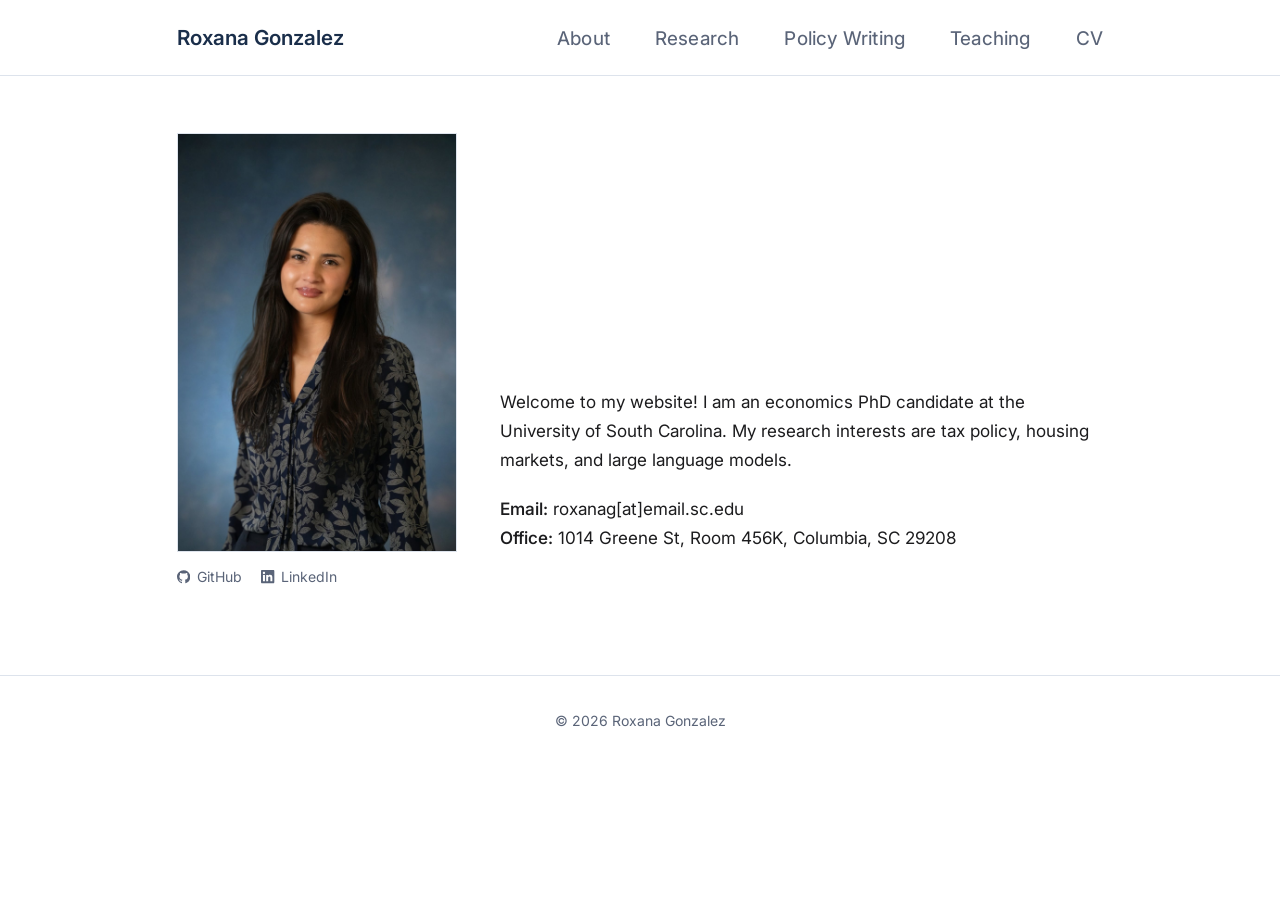
==== index.html @ 86a917df "Add full name for search and align home text with photo bottom Co-Authored-By: Claude Opus 5.5 (1M c" ====
<!DOCTYPE html>
<html lang="en">
<head>
  <meta charset="UTF-8" />
  <meta name="viewport" content="width=device-width, initial-scale=1.0" />
  <title>Roxana Gonzalez — Economics PhD Candidate</title>
  <meta name="description" content="Roxana Gonzalez (Gonzalez-Cortes) is a PhD candidate in Economics at the University of South Carolina. Research interests: urban economics, tax policy, real estate, and large language models." />
  <link rel="canonical" href="https://roxana-gonzalez.github.io/" />
  <meta property="og:type" content="website" />
  <meta property="og:title" content="Roxana Gonzalez — Economics PhD Candidate" />
  <meta property="og:description" content="PhD candidate in Economics at the University of South Carolina. Research: tax policy, housing markets, and large language models." />
  <meta property="og:url" content="https://roxana-gonzalez.github.io/" />
  <meta property="og:image" content="https://roxana-gonzalez.github.io/files/headshot.jpg" />
  <meta name="twitter:card" content="summary" />
  <link rel="preconnect" href="https://fonts.googleapis.com" />
  <link rel="preconnect" href="https://fonts.gstatic.com" crossorigin />
  <link href="https://fonts.googleapis.com/css2?family=Inter:wght@400;450;500;550;600;650;700&display=swap" rel="stylesheet" />
  <link rel="stylesheet" href="css/style.css" />
  <script type="application/ld+json">
  {
    "@context": "https://schema.org",
    "@type": "Person",
    "name": "Roxana Gonzalez",
    "alternateName": "Roxana Gonzalez-Cortes",
    "url": "https://roxana-gonzalez.github.io/",
    "image": "https://roxana-gonzalez.github.io/files/headshot.jpg",
    "jobTitle": "PhD Candidate in Economics",
    "affiliation": {
      "@type": "CollegeOrUniversity",
      "name": "University of South Carolina"
    },
    "knowsAbout": ["Tax Policy", "Housing Markets", "Urban Economics", "Large Language Models"],
    "sameAs": ["https://github.com/roxana-gonzalez", "https://www.linkedin.com/in/roxana-gonzalezcortes/"]
  }
  </script>
</head>
<body>

<nav>
  <div class="nav-inner">
    <div class="site-name"><a href="index.html">Roxana Gonzalez</a></div>
    <ul class="nav-links">
      <li><a href="about.html">About</a></li>
      <li><a href="research.html">Research</a></li>
      <li><a href="policy.html">Policy Writing</a></li>
      <li><a href="teaching.html">Teaching</a></li>
      <li><a href="files/cv.pdf">CV</a></li>
    </ul>
  </div>
</nav>

<div class="site-wrapper">

  <h1 class="visually-hidden">Roxana Gonzalez (Roxana Gonzalez-Cortes)</h1>

  <div class="profile">
    <div class="profile-photo">
      <img src="files/headshot.jpg" alt="Roxana Gonzalez" />
      <div class="profile-links">
        <a href="https://github.com/roxana-gonzalez"><svg viewBox="0 0 24 24" aria-hidden="true"><path d="M12 .297c-6.63 0-12 5.373-12 12 0 5.303 3.438 9.8 8.205 11.385.6.113.82-.258.82-.577 0-.285-.01-1.04-.015-2.04-3.338.724-4.042-1.61-4.042-1.61C4.422 18.07 3.633 17.7 3.633 17.7c-1.087-.744.084-.729.084-.729 1.205.084 1.838 1.236 1.838 1.236 1.07 1.835 2.809 1.305 3.495.998.108-.776.417-1.305.76-1.605-2.665-.3-5.466-1.332-5.466-5.93 0-1.31.465-2.38 1.235-3.22-.135-.303-.54-1.523.105-3.176 0 0 1.005-.322 3.3 1.23.96-.267 1.98-.399 3-.405 1.02.006 2.04.138 3 .405 2.28-1.552 3.285-1.23 3.285-1.23.645 1.653.24 2.873.12 3.176.765.84 1.23 1.91 1.23 3.22 0 4.61-2.805 5.625-5.475 5.92.42.36.81 1.096.81 2.22 0 1.606-.015 2.896-.015 3.286 0 .315.21.69.825.57C20.565 22.092 24 17.592 24 12.297c0-6.627-5.373-12-12-12"/></svg>GitHub</a>
        <a href="https://www.linkedin.com/in/roxana-gonzalezcortes/"><svg viewBox="0 0 24 24" aria-hidden="true"><path d="M20.447 20.452h-3.554v-5.569c0-1.328-.027-3.037-1.852-3.037-1.853 0-2.136 1.445-2.136 2.939v5.667H9.351V9h3.414v1.561h.046c.477-.9 1.637-1.85 3.37-1.85 3.601 0 4.267 2.37 4.267 5.455v6.286zM5.337 7.433c-1.144 0-2.063-.926-2.063-2.065 0-1.138.92-2.063 2.063-2.063 1.14 0 2.064.925 2.064 2.063 0 1.139-.925 2.065-2.064 2.065zm1.782 13.019H3.555V9h3.564v11.452zM22.225 0H1.771C.792 0 0 .774 0 1.729v20.542C0 23.227.792 24 1.771 24h20.451C23.2 24 24 23.227 24 22.271V1.729C24 .774 23.2 0 22.225 0z"/></svg>LinkedIn</a>
      </div>
    </div>
    <div class="profile-info">
      <p>
        Welcome to my website! I am an economics PhD candidate at the University of South Carolina. My research interests are tax policy, housing markets, and large language models.
      </p>
      <p class="contact-line">
        <strong>Email:</strong> roxanag[at]email.sc.edu<br />
        <strong>Office:</strong> 1014 Greene St, Room 456K, Columbia, SC 29208
      </p>
    </div>
  </div>

</div>

<footer>
  <div class="site-wrapper">
    &copy; <span id="yr"></span> Roxana Gonzalez
  </div>
</footer>

<script>document.getElementById('yr').textContent = new Date().getFullYear();</script>
</body>
</html>
---- css/style.css ----
/* ===================================================
   Academic Website — Economics PhD Candidate Style
   =================================================== */

/* --- Reset & Base --- */
*, *::before, *::after {
  box-sizing: border-box;
  margin: 0;
  padding: 0;
}

:root {
  --navy:      #1a2e4a;
  --blue:      #2d6a9f;
  --blue-lt:   #e8f0f8;
  --text:      #1c1c1e;
  --muted:     #5a6478;
  --border:    #dde3ec;
  --bg:        #ffffff;
  --bg-alt:    #f7f9fb;
  --max-w:     980px;
  --font:      'Inter', -apple-system, BlinkMacSystemFont, 'Segoe UI', sans-serif;
}

html { font-size: 18px; scroll-behavior: smooth; }

body {
  font-family: var(--font);
  color: var(--text);
  background: var(--bg);
  line-height: 1.7;
  -webkit-font-smoothing: antialiased;
}

a {
  color: var(--blue);
  text-decoration: none;
}
a:hover { text-decoration: underline; }

/* Hidden visually but read by screen readers and search engines */
.visually-hidden {
  position: absolute;
  width: 1px;
  height: 1px;
  overflow: hidden;
  clip: rect(0 0 0 0);
  white-space: nowrap;
}

/* --- Layout --- */
.site-wrapper {
  max-width: var(--max-w);
  margin: 0 auto;
  padding: 0 1.5rem;
}

/* --- Navigation --- */
nav {
  border-bottom: 1px solid var(--border);
  padding: 1.1rem 0;
  position: sticky;
  top: 0;
  background: rgba(255,255,255,0.96);
  backdrop-filter: blur(6px);
  z-index: 100;
}

nav .nav-inner {
  max-width: var(--max-w);
  margin: 0 auto;
  padding: 0 1.5rem;
  display: flex;
  align-items: baseline;
  gap: 2rem;
}

nav .site-name {
  font-size: 1.15rem;
  font-weight: 600;
  color: var(--navy);
  white-space: nowrap;
  flex-shrink: 0;
}
nav .site-name a { color: inherit; }
nav .site-name a:hover { text-decoration: none; color: var(--blue); }

nav .nav-links {
  display: flex;
  gap: 2.5rem;
  list-style: none;
  margin-left: auto;
}

nav .nav-links a {
  font-size: 1.05rem;
  color: var(--muted);
  font-weight: 450;
  letter-spacing: 0.01em;
}
nav .nav-links a:hover,
nav .nav-links a.active {
  color: var(--blue);
  text-decoration: none;
}
nav .nav-links a.active {
  color: var(--navy);
  font-weight: 550;
}

/* --- Page header --- */
.page-header {
  padding: 3.5rem 0 0;
}

/* --- Home page: profile block --- */
.profile {
  display: grid;
  grid-template-columns: 280px 1fr;
  column-gap: 2.4rem;
  padding: 3.2rem 0 2.8rem;
  align-items: start;
}

/* Photo and links join the profile grid so the text can align to the photo's bottom edge */
.profile-photo { display: contents; }

.profile-photo img {
  grid-column: 1;
  grid-row: 1;
  width: 100%;
  height: auto;
  border: 1px solid var(--border);
  display: block;
}

.profile-info {
  grid-column: 2;
  grid-row: 1;
  align-self: end;
}
.profile-info > :last-child { margin-bottom: 0; }

.profile-info p {
  font-size: 0.95rem;
  color: var(--text);
  margin-bottom: 0.85rem;
}

.profile-links {
  display: flex;
  flex-wrap: wrap;
  gap: 1.1rem;
  margin-top: 0.7rem;
  grid-column: 1;
  grid-row: 2;
}

.profile-links a {
  display: inline-flex;
  align-items: center;
  gap: 0.35rem;
  font-size: 0.78rem;
  color: var(--muted);
}
.profile-links a svg {
  width: 0.95em;
  height: 0.95em;
  fill: currentColor;
  flex-shrink: 0;
}
.profile-links a:hover {
  color: var(--blue);
}

/* --- Home: contact line --- */
.contact-line {
  font-size: 0.86rem;
  color: var(--muted);
  margin-top: 1.1rem;
  line-height: 1.7;
}
.contact-line strong { color: var(--text); font-weight: 550; }

/* --- Home: job market paper highlight --- */
.home-jmp {
  border-top: 1px solid var(--border);
  padding: 2rem 0 3rem;
}
.home-jmp .jmp-label {
  font-size: 0.76rem;
  font-weight: 650;
  text-transform: uppercase;
  letter-spacing: 0.1em;
  color: var(--blue);
  margin-bottom: 0.5rem;
}
.home-jmp h2 {
  font-size: 1.35rem;
  font-weight: 600;
  color: var(--navy);
  line-height: 1.35;
  margin-bottom: 0.5rem;
}
.home-jmp .jmp-finding {
  font-size: 0.93rem;
  color: var(--text);
  line-height: 1.7;
  max-width: 44rem;
  margin-bottom: 0.9rem;
}
.home-jmp .paper-links {
  display: flex;
  gap: 0.5rem;
  flex-wrap: wrap;
}

/* --- Fields of interest --- */
.fields {
  border-top: 1px solid var(--border);
  padding: 1.6rem 0;
  font-size: 0.9rem;
  color: var(--muted);
}
.fields strong { color: var(--text); }

/* --- Contact block on home --- */
.contact-block {
  padding: 1.4rem 0 3rem;
  font-size: 0.9rem;
  color: var(--muted);
}
.contact-block a { color: var(--blue); }

/* --- Section headings --- */
h2.section-title {
  font-size: 1.4rem;
  font-weight: 650;
  color: var(--navy);
  text-transform: uppercase;
  letter-spacing: 0.045em;
  margin-bottom: 1.5rem;
}

/* --- Paper list --- */
.paper-list {
  list-style: none;
  display: flex;
  flex-direction: column;
  gap: 2rem;
  padding-bottom: 3rem;
}

.paper-item {}

.paper-item .paper-tag {
  display: inline-block;
  font-size: 0.72rem;
  font-weight: 600;
  text-transform: uppercase;
  letter-spacing: 0.08em;
  color: var(--bg);
  background: var(--blue);
  border-radius: 2px;
  padding: 0.12rem 0.5rem;
  margin-bottom: 0.45rem;
}

.paper-item .paper-tag.jmp {
  background: var(--navy);
}

.paper-item .paper-tag.pub {
  background: #2a7a4b;
}

.paper-item h3 {
  font-size: 1.12rem;
  font-weight: 600;
  color: var(--navy);
  line-height: 1.35;
  margin-bottom: 0.2rem;
}
.paper-item h3 a { color: inherit; }
.paper-item h3 a:hover { color: var(--blue); text-decoration: none; }

.paper-item .paper-meta {
  font-size: 0.85rem;
  color: var(--muted);
  margin-bottom: 0.55rem;
}
.paper-item .paper-meta em { font-style: italic; }

.paper-item .paper-abstract {
  font-size: 0.88rem;
  color: var(--text);
  line-height: 1.65;
}

.paper-item .paper-head {
  display: flex;
  align-items: baseline;
  flex-wrap: wrap;
  gap: 0.3rem 0.75rem;
  margin-bottom: 0.2rem;
}
.paper-item .paper-head h3 {
  margin-bottom: 0;
}

.paper-item .paper-links {
  display: flex;
  gap: 0.5rem;
  flex-wrap: wrap;
  font-size: 0.83rem;
}
.paper-item .paper-links a,
.home-jmp .paper-links a {
  display: inline-block;
  padding: 0.15rem 0.6rem;
  border: 1px solid var(--border);
  border-radius: 3px;
  background: var(--bg-alt);
  color: var(--blue);
  font-size: 0.78rem;
  font-weight: 500;
  letter-spacing: 0.02em;
  line-height: 1.6;
  transition: background 0.15s ease, border-color 0.15s ease, color 0.15s ease;
}
.paper-item .paper-links a:hover,
.home-jmp .paper-links a:hover {
  background: var(--blue-lt);
  border-color: var(--blue);
  color: var(--navy);
  text-decoration: none;
}

/* --- Work in progress section --- */
.wip-list {
  list-style: none;
  padding-bottom: 3rem;
}
.wip-list li {
  padding: 0.5rem 0;
  border-bottom: 1px solid var(--border);
  font-size: 0.93rem;
  color: var(--text);
}
.wip-list li:last-child { border-bottom: none; }
.wip-list .wip-coauthors {
  font-size: 0.83rem;
  color: var(--muted);
  margin-left: 0.5rem;
}

/* --- Teaching --- */
.teaching-section {
  padding-bottom: 2.9rem;
}
.teaching-heading {
  font-size: 0.85rem;
  font-weight: 650;
  text-transform: uppercase;
  letter-spacing: 0.1em;
  color: var(--blue);
  margin-bottom: 0.2rem;
}
.teaching-section p.role-note {
  font-size: 0.85rem;
  color: var(--muted);
  margin-bottom: 1.5rem;
}

.course-list {
  list-style: none;
}
.course-item {
  display: grid;
  grid-template-columns: 8rem 1fr;
}
.course-item .course-terms {
  font-size: 0.82rem;
  color: var(--muted);
  padding: 0.15rem 1.3rem 0 0;
  white-space: nowrap;
}
.course-item .course-body {
  position: relative;
  border-left: 1px solid var(--border);
  padding: 0 0 1.5rem 1.5rem;
}
.course-item:last-child .course-body {
  border-left-color: transparent;
  padding-bottom: 0;
}
.course-item .course-body::before {
  content: "";
  position: absolute;
  left: -4.5px;
  top: 0.45rem;
  width: 8px;
  height: 8px;
  border-radius: 50%;
  background: var(--bg);
  border: 2px solid var(--blue);
}
.course-item .course-name {
  font-size: 0.95rem;
  font-weight: 550;
  color: var(--navy);
  line-height: 1.4;
}
.course-item .course-detail {
  font-size: 0.83rem;
  color: var(--muted);
  margin-top: 0.1rem;
}

/* --- About page --- */
.about-photo {
  margin-top: 0.6rem;
  padding-bottom: 3rem;
}
.about-photo img {
  display: block;
  width: 100%;
  max-width: 46rem;
  height: auto;
  border-radius: 4px;
  border: 1px solid var(--border);
}

.about-section {
  max-width: 46rem;
  padding-bottom: 0;
}
.about-section p {
  font-size: 0.95rem;
  line-height: 1.8;
  margin-bottom: 1.1rem;
}
.about-section p:last-child { margin-bottom: 0; }

/* --- CV page --- */
.cv-section {
  padding-bottom: 3rem;
}
.cv-download-bar {
  background: var(--bg-alt);
  border: 1px solid var(--border);
  border-radius: 4px;
  padding: 1rem 1.2rem;
  margin-bottom: 2rem;
  font-size: 0.9rem;
  color: var(--muted);
  display: flex;
  align-items: center;
  justify-content: space-between;
  gap: 1rem;
}
.cv-download-bar a {
  white-space: nowrap;
  font-weight: 550;
}

.cv-block {
  margin-bottom: 2.2rem;
}
.cv-block h3 {
  font-size: 0.85rem;
  font-weight: 650;
  text-transform: uppercase;
  letter-spacing: 0.08em;
  color: var(--muted);
  margin-bottom: 0.8rem;
}
.cv-entry {
  display: grid;
  grid-template-columns: 1fr auto;
  gap: 1rem;
  padding: 0.5rem 0;
  border-bottom: 1px solid var(--border);
  font-size: 0.9rem;
}
.cv-entry:last-child { border-bottom: none; }
.cv-entry .cv-title { font-weight: 500; color: var(--text); }
.cv-entry .cv-sub { font-size: 0.83rem; color: var(--muted); margin-top: 0.1rem; }
.cv-entry .cv-year { color: var(--muted); font-size: 0.85rem; white-space: nowrap; }

/* --- Footer --- */
footer {
  border-top: 1px solid var(--border);
  padding: 1.8rem 0;
  margin-top: 2rem;
  text-align: center;
  font-size: 0.78rem;
  color: var(--muted);
}

/* --- Responsive --- */
@media (max-width: 600px) {
  .profile {
    grid-template-columns: 1fr;
  }
  .profile {
    row-gap: 1.5rem;
  }
  .profile-photo {
    display: block;
    max-width: 220px;
  }
  .profile-photo img,
  .profile-links,
  .profile-info {
    grid-column: auto;
    grid-row: auto;
  }
  nav .nav-links {
    gap: 1rem;
  }
  .course-item {
    grid-template-columns: 5.5rem 1fr;
  }
  .course-item .course-terms {
    padding-right: 0.9rem;
    white-space: normal;
  }
  .course-item .course-body {
    padding-left: 1.1rem;
  }
  .cv-entry {
    grid-template-columns: 1fr;
  }
  .cv-download-bar {
    flex-direction: column;
    align-items: flex-start;
  }
}
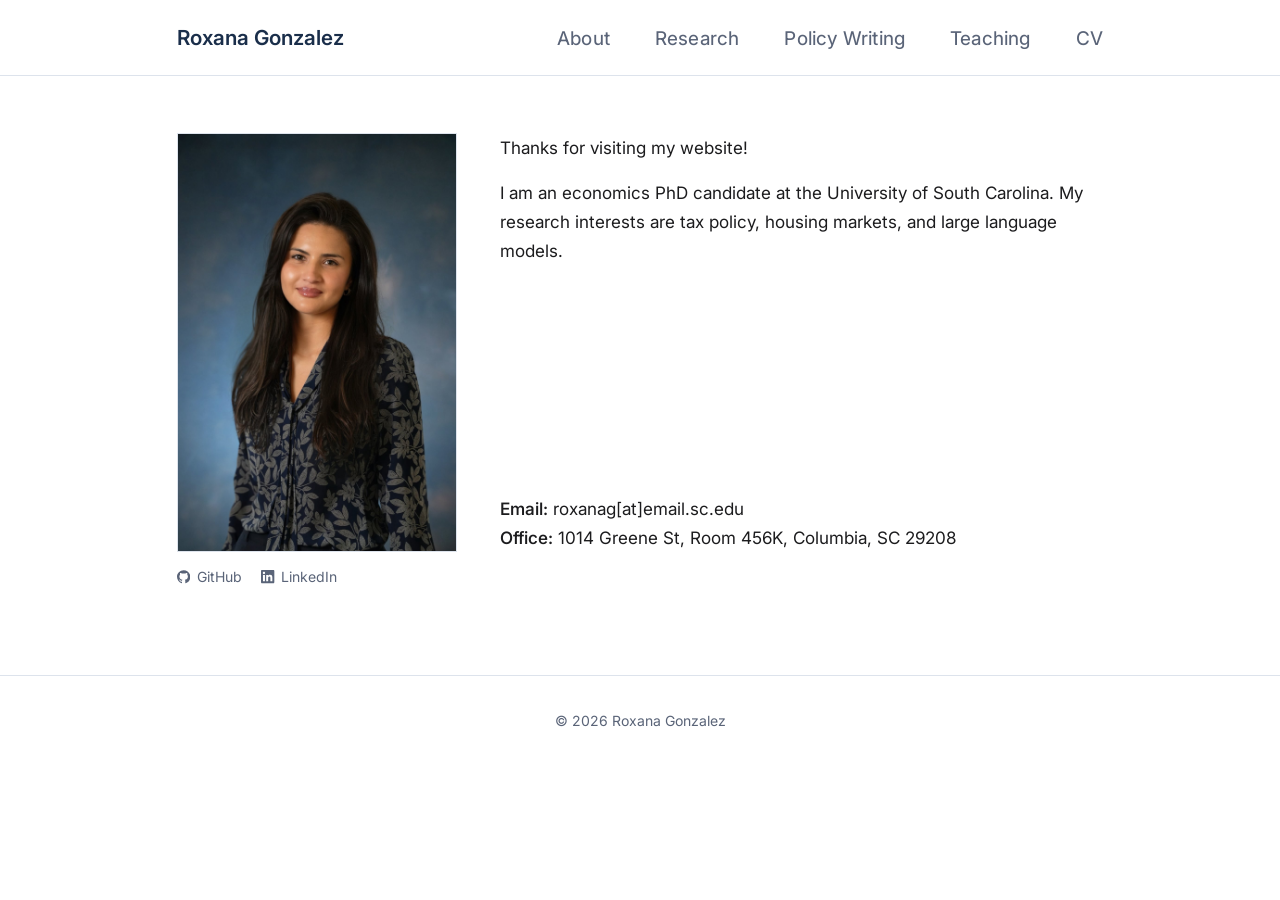
==== commit 99df55cd: "Split home intro into two paragraphs with new greeting Co-Authored-By: Claude Opus 5.5 (1M context) " ====
--- a/index.html
+++ b/index.html
@@ -62,9 +62,10 @@
       </div>
     </div>
     <div class="profile-info">
-      <p>
-        Welcome to my website! I am an economics PhD candidate at the University of South Carolina. My research interests are tax policy, housing markets, and large language models.
-      </p>
+      <div>
+        <p>Thanks for visiting my website!</p>
+        <p>I am an economics PhD candidate at the University of South Carolina. My research interests are tax policy, housing markets, and large language models.</p>
+      </div>
       <p class="contact-line">
         <strong>Email:</strong> roxanag[at]email.sc.edu<br />
         <strong>Office:</strong> 1014 Greene St, Room 456K, Columbia, SC 29208
--- a/css/style.css
+++ b/css/style.css
@@ -122,7 +122,7 @@
   align-items: start;
 }
 
-/* Photo and links join the profile grid so the text can align to the photo's bottom edge */
+/* Photo and links join the profile grid so the text can align to the photo's top and bottom edges */
 .profile-photo { display: contents; }
 
 .profile-photo img {
@@ -137,7 +137,10 @@
 .profile-info {
   grid-column: 2;
   grid-row: 1;
-  align-self: end;
+  align-self: stretch;
+  display: flex;
+  flex-direction: column;
+  justify-content: space-between;
 }
 .profile-info > :last-child { margin-bottom: 0; }
 
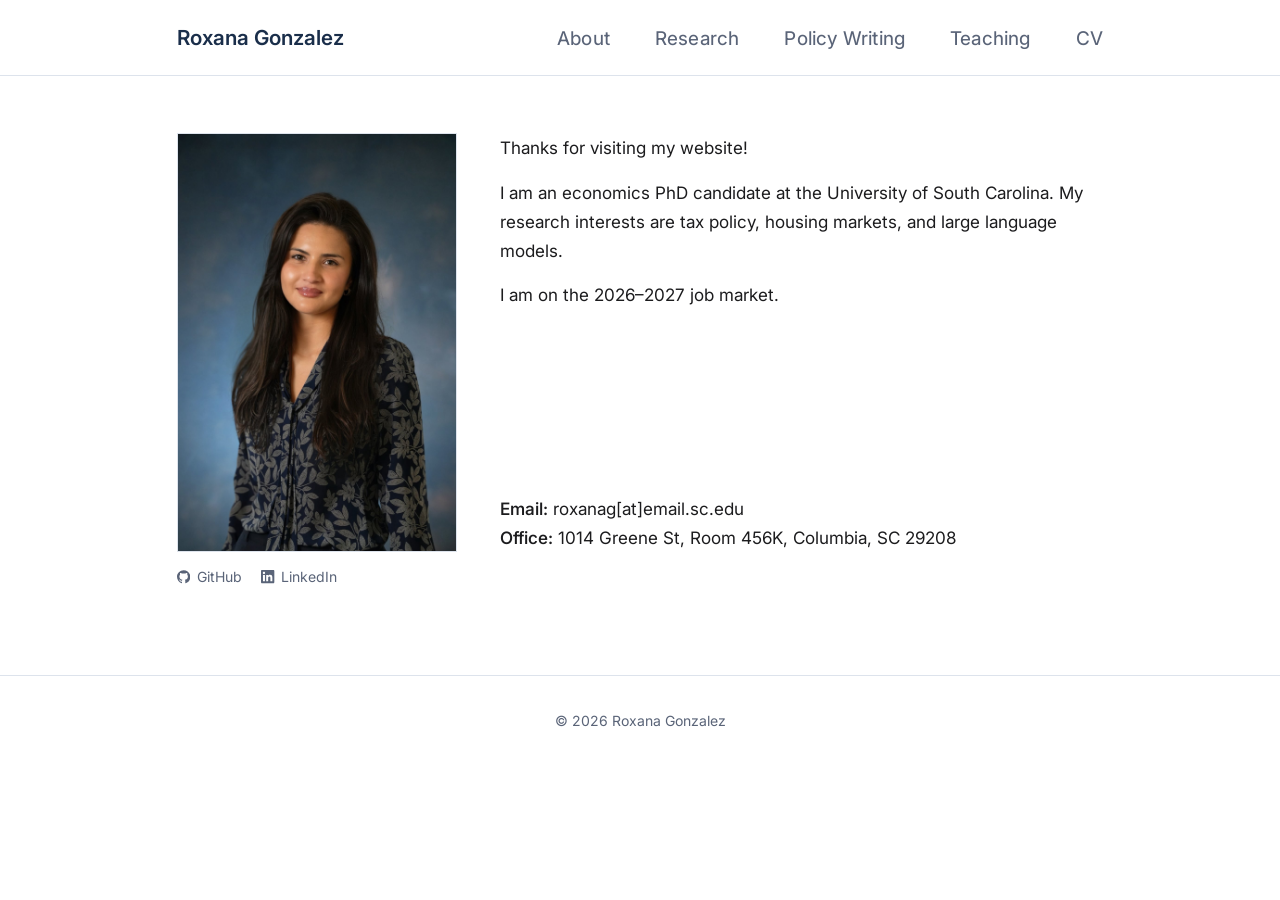
==== commit 2caf54a2: "Add job market line to home intro Co-Authored-By: Claude Opus 5.5 (1M context) <noreply@anthropic.co" ====
--- a/index.html
+++ b/index.html
@@ -65,6 +65,7 @@
       <div>
         <p>Thanks for visiting my website!</p>
         <p>I am an economics PhD candidate at the University of South Carolina. My research interests are tax policy, housing markets, and large language models.</p>
+        <p>I am on the 2026&ndash;2027 job market.</p>
       </div>
       <p class="contact-line">
         <strong>Email:</strong> roxanag[at]email.sc.edu<br />
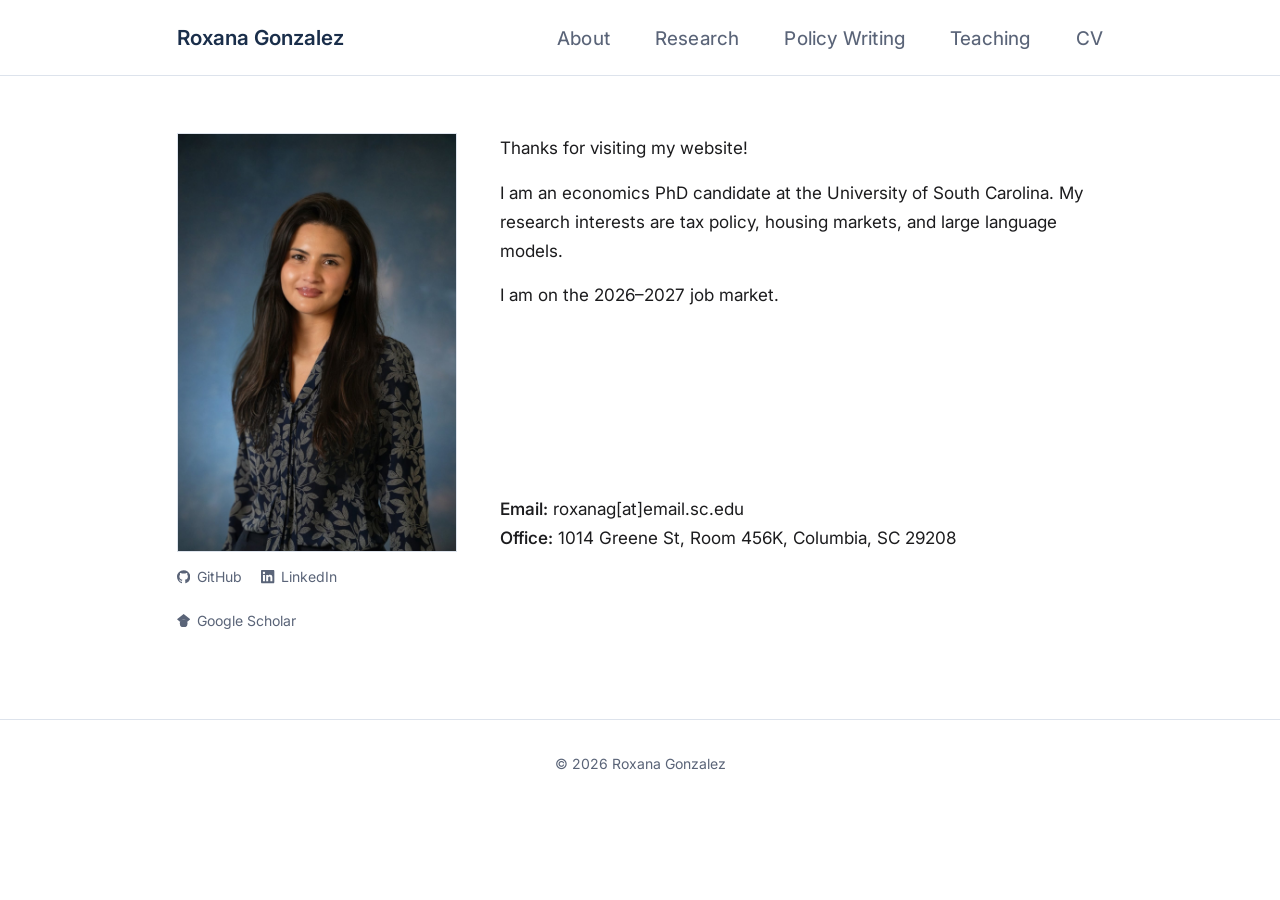
==== commit 8f7c453f: "Add Google Scholar link to home page Co-Authored-By: Claude Opus 5.5 (1M context) <noreply@anthropic" ====
--- a/index.html
+++ b/index.html
@@ -30,7 +30,7 @@
       "name": "University of South Carolina"
     },
     "knowsAbout": ["Tax Policy", "Housing Markets", "Urban Economics", "Large Language Models"],
-    "sameAs": ["https://github.com/roxana-gonzalez", "https://www.linkedin.com/in/roxana-gonzalezcortes/"]
+    "sameAs": ["https://github.com/roxana-gonzalez", "https://www.linkedin.com/in/roxana-gonzalezcortes/", "https://scholar.google.com/citations?user=Uhg5epgAAAAJ"]
   }
   </script>
 </head>
@@ -59,6 +59,7 @@
       <div class="profile-links">
         <a href="https://github.com/roxana-gonzalez"><svg viewBox="0 0 24 24" aria-hidden="true"><path d="M12 .297c-6.63 0-12 5.373-12 12 0 5.303 3.438 9.8 8.205 11.385.6.113.82-.258.82-.577 0-.285-.01-1.04-.015-2.04-3.338.724-4.042-1.61-4.042-1.61C4.422 18.07 3.633 17.7 3.633 17.7c-1.087-.744.084-.729.084-.729 1.205.084 1.838 1.236 1.838 1.236 1.07 1.835 2.809 1.305 3.495.998.108-.776.417-1.305.76-1.605-2.665-.3-5.466-1.332-5.466-5.93 0-1.31.465-2.38 1.235-3.22-.135-.303-.54-1.523.105-3.176 0 0 1.005-.322 3.3 1.23.96-.267 1.98-.399 3-.405 1.02.006 2.04.138 3 .405 2.28-1.552 3.285-1.23 3.285-1.23.645 1.653.24 2.873.12 3.176.765.84 1.23 1.91 1.23 3.22 0 4.61-2.805 5.625-5.475 5.92.42.36.81 1.096.81 2.22 0 1.606-.015 2.896-.015 3.286 0 .315.21.69.825.57C20.565 22.092 24 17.592 24 12.297c0-6.627-5.373-12-12-12"/></svg>GitHub</a>
         <a href="https://www.linkedin.com/in/roxana-gonzalezcortes/"><svg viewBox="0 0 24 24" aria-hidden="true"><path d="M20.447 20.452h-3.554v-5.569c0-1.328-.027-3.037-1.852-3.037-1.853 0-2.136 1.445-2.136 2.939v5.667H9.351V9h3.414v1.561h.046c.477-.9 1.637-1.85 3.37-1.85 3.601 0 4.267 2.37 4.267 5.455v6.286zM5.337 7.433c-1.144 0-2.063-.926-2.063-2.065 0-1.138.92-2.063 2.063-2.063 1.14 0 2.064.925 2.064 2.063 0 1.139-.925 2.065-2.064 2.065zm1.782 13.019H3.555V9h3.564v11.452zM22.225 0H1.771C.792 0 0 .774 0 1.729v20.542C0 23.227.792 24 1.771 24h20.451C23.2 24 24 23.227 24 22.271V1.729C24 .774 23.2 0 22.225 0z"/></svg>LinkedIn</a>
+        <a href="https://scholar.google.com/citations?user=Uhg5epgAAAAJ"><svg viewBox="0 0 24 24" aria-hidden="true"><path d="M5.242 13.769L0 9.5 12 0l12 9.5-5.242 4.269C17.548 11.249 14.978 9.5 12 9.5c-2.977 0-5.548 1.748-6.758 4.269zM12 10a7 7 0 1 0 0 14 7 7 0 0 0 0-14z"/></svg>Google Scholar</a>
       </div>
     </div>
     <div class="profile-info">
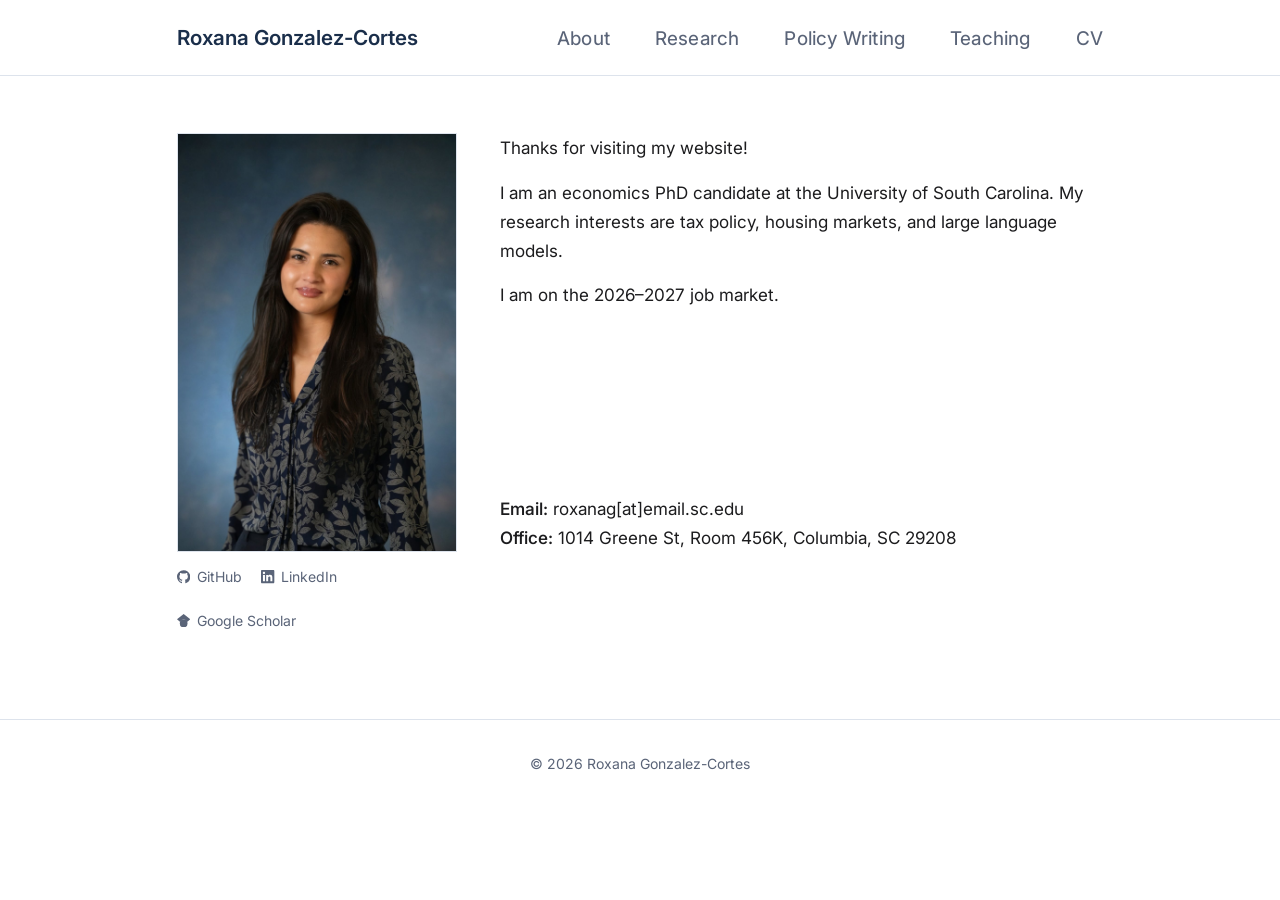
==== commit c8ea0a1c: "Update CV and use Roxana Gonzalez-Cortes across the site Co-Authored-By: Claude Opus 5.5 <noreply@an" ====
--- a/index.html
+++ b/index.html
@@ -3,11 +3,11 @@
 <head>
   <meta charset="UTF-8" />
   <meta name="viewport" content="width=device-width, initial-scale=1.0" />
-  <title>Roxana Gonzalez — Economics PhD Candidate</title>
-  <meta name="description" content="Roxana Gonzalez (Gonzalez-Cortes) is a PhD candidate in Economics at the University of South Carolina. Research interests: urban economics, tax policy, real estate, and large language models." />
+  <title>Roxana Gonzalez-Cortes — Economics PhD Candidate</title>
+  <meta name="description" content="Roxana Gonzalez-Cortes (Roxana Gonzalez) is a PhD candidate in Economics at the University of South Carolina. Research interests: urban economics, tax policy, real estate, and large language models." />
   <link rel="canonical" href="https://roxana-gonzalez.github.io/" />
   <meta property="og:type" content="website" />
-  <meta property="og:title" content="Roxana Gonzalez — Economics PhD Candidate" />
+  <meta property="og:title" content="Roxana Gonzalez-Cortes — Economics PhD Candidate" />
   <meta property="og:description" content="PhD candidate in Economics at the University of South Carolina. Research: tax policy, housing markets, and large language models." />
   <meta property="og:url" content="https://roxana-gonzalez.github.io/" />
   <meta property="og:image" content="https://roxana-gonzalez.github.io/files/headshot.jpg" />
@@ -20,8 +20,8 @@
   {
     "@context": "https://schema.org",
     "@type": "Person",
-    "name": "Roxana Gonzalez",
-    "alternateName": "Roxana Gonzalez-Cortes",
+    "name": "Roxana Gonzalez-Cortes",
+    "alternateName": "Roxana Gonzalez",
     "url": "https://roxana-gonzalez.github.io/",
     "image": "https://roxana-gonzalez.github.io/files/headshot.jpg",
     "jobTitle": "PhD Candidate in Economics",
@@ -38,7 +38,7 @@
 
 <nav>
   <div class="nav-inner">
-    <div class="site-name"><a href="index.html">Roxana Gonzalez</a></div>
+    <div class="site-name"><a href="index.html">Roxana Gonzalez-Cortes</a></div>
     <ul class="nav-links">
       <li><a href="about.html">About</a></li>
       <li><a href="research.html">Research</a></li>
@@ -51,11 +51,11 @@
 
 <div class="site-wrapper">
 
-  <h1 class="visually-hidden">Roxana Gonzalez (Roxana Gonzalez-Cortes)</h1>
+  <h1 class="visually-hidden">Roxana Gonzalez-Cortes (Roxana Gonzalez)</h1>
 
   <div class="profile">
     <div class="profile-photo">
-      <img src="files/headshot.jpg" alt="Roxana Gonzalez" />
+      <img src="files/headshot.jpg" alt="Roxana Gonzalez-Cortes" />
       <div class="profile-links">
         <a href="https://github.com/roxana-gonzalez"><svg viewBox="0 0 24 24" aria-hidden="true"><path d="M12 .297c-6.63 0-12 5.373-12 12 0 5.303 3.438 9.8 8.205 11.385.6.113.82-.258.82-.577 0-.285-.01-1.04-.015-2.04-3.338.724-4.042-1.61-4.042-1.61C4.422 18.07 3.633 17.7 3.633 17.7c-1.087-.744.084-.729.084-.729 1.205.084 1.838 1.236 1.838 1.236 1.07 1.835 2.809 1.305 3.495.998.108-.776.417-1.305.76-1.605-2.665-.3-5.466-1.332-5.466-5.93 0-1.31.465-2.38 1.235-3.22-.135-.303-.54-1.523.105-3.176 0 0 1.005-.322 3.3 1.23.96-.267 1.98-.399 3-.405 1.02.006 2.04.138 3 .405 2.28-1.552 3.285-1.23 3.285-1.23.645 1.653.24 2.873.12 3.176.765.84 1.23 1.91 1.23 3.22 0 4.61-2.805 5.625-5.475 5.92.42.36.81 1.096.81 2.22 0 1.606-.015 2.896-.015 3.286 0 .315.21.69.825.57C20.565 22.092 24 17.592 24 12.297c0-6.627-5.373-12-12-12"/></svg>GitHub</a>
         <a href="https://www.linkedin.com/in/roxana-gonzalezcortes/"><svg viewBox="0 0 24 24" aria-hidden="true"><path d="M20.447 20.452h-3.554v-5.569c0-1.328-.027-3.037-1.852-3.037-1.853 0-2.136 1.445-2.136 2.939v5.667H9.351V9h3.414v1.561h.046c.477-.9 1.637-1.85 3.37-1.85 3.601 0 4.267 2.37 4.267 5.455v6.286zM5.337 7.433c-1.144 0-2.063-.926-2.063-2.065 0-1.138.92-2.063 2.063-2.063 1.14 0 2.064.925 2.064 2.063 0 1.139-.925 2.065-2.064 2.065zm1.782 13.019H3.555V9h3.564v11.452zM22.225 0H1.771C.792 0 0 .774 0 1.729v20.542C0 23.227.792 24 1.771 24h20.451C23.2 24 24 23.227 24 22.271V1.729C24 .774 23.2 0 22.225 0z"/></svg>LinkedIn</a>
@@ -79,10 +79,11 @@
 
 <footer>
   <div class="site-wrapper">
-    &copy; <span id="yr"></span> Roxana Gonzalez
+    &copy; <span id="yr"></span> Roxana Gonzalez-Cortes
   </div>
 </footer>
 
 <script>document.getElementById('yr').textContent = new Date().getFullYear();</script>
+<script data-goatcounter="https://roxana-gonzalez.goatcounter.com/count" async src="https://gc.zgo.at/count.js"></script>
 </body>
 </html>
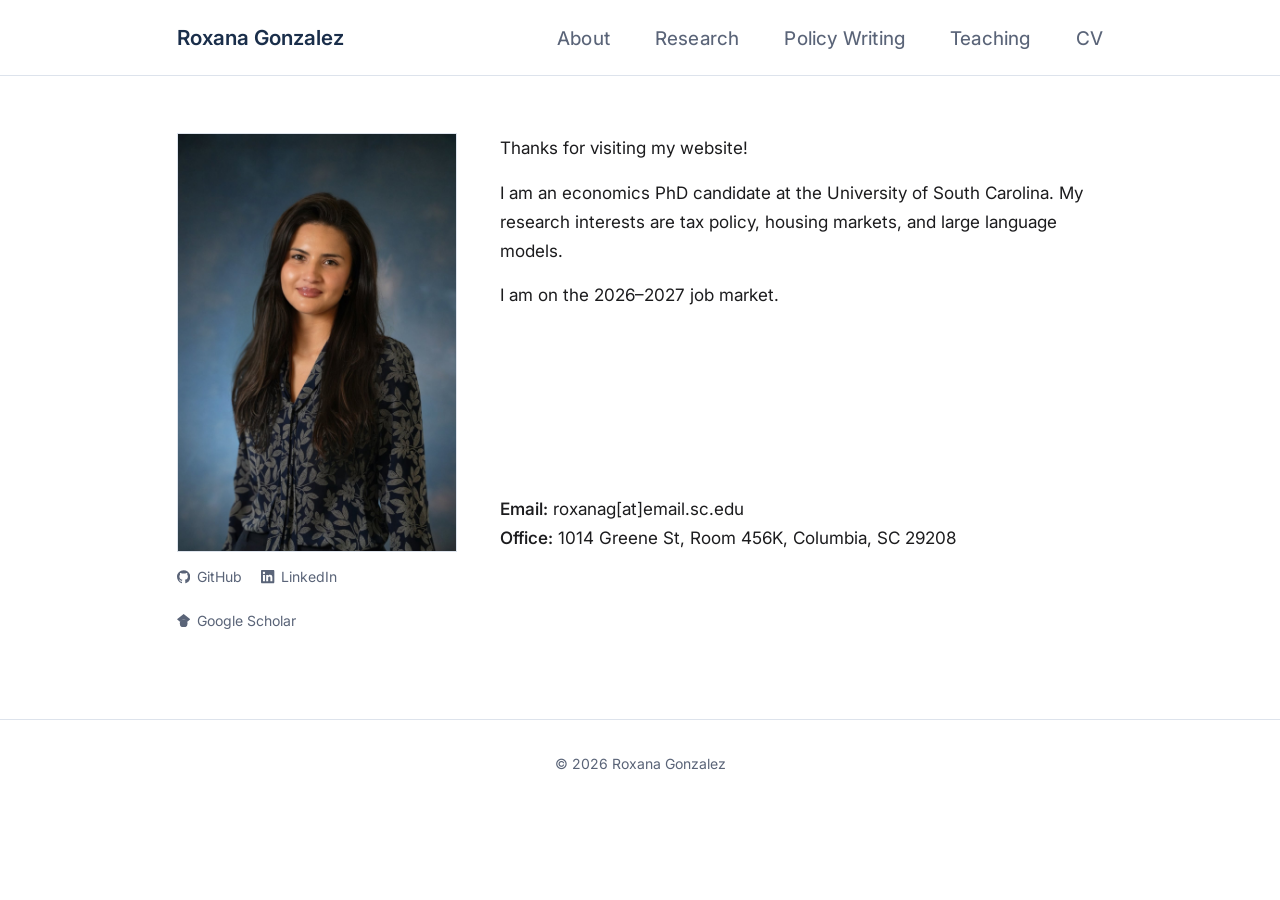
==== commit f47d611f: "Use Roxana Gonzalez as name across site and CV Co-Authored-By: Claude Opus 5.5 <noreply@anthropic.co" ====
--- a/index.html
+++ b/index.html
@@ -3,11 +3,11 @@
 <head>
   <meta charset="UTF-8" />
   <meta name="viewport" content="width=device-width, initial-scale=1.0" />
-  <title>Roxana Gonzalez-Cortes — Economics PhD Candidate</title>
-  <meta name="description" content="Roxana Gonzalez-Cortes (Roxana Gonzalez) is a PhD candidate in Economics at the University of South Carolina. Research interests: urban economics, tax policy, real estate, and large language models." />
+  <title>Roxana Gonzalez — Economics PhD Candidate</title>
+  <meta name="description" content="Roxana Gonzalez is a PhD candidate in Economics at the University of South Carolina. Research interests: urban economics, tax policy, real estate, and large language models." />
   <link rel="canonical" href="https://roxana-gonzalez.github.io/" />
   <meta property="og:type" content="website" />
-  <meta property="og:title" content="Roxana Gonzalez-Cortes — Economics PhD Candidate" />
+  <meta property="og:title" content="Roxana Gonzalez — Economics PhD Candidate" />
   <meta property="og:description" content="PhD candidate in Economics at the University of South Carolina. Research: tax policy, housing markets, and large language models." />
   <meta property="og:url" content="https://roxana-gonzalez.github.io/" />
   <meta property="og:image" content="https://roxana-gonzalez.github.io/files/headshot.jpg" />
@@ -20,7 +20,7 @@
   {
     "@context": "https://schema.org",
     "@type": "Person",
-    "name": "Roxana Gonzalez-Cortes",
+    "name": "Roxana Gonzalez",
     "alternateName": "Roxana Gonzalez",
     "url": "https://roxana-gonzalez.github.io/",
     "image": "https://roxana-gonzalez.github.io/files/headshot.jpg",
@@ -38,7 +38,7 @@
 
 <nav>
   <div class="nav-inner">
-    <div class="site-name"><a href="index.html">Roxana Gonzalez-Cortes</a></div>
+    <div class="site-name"><a href="index.html">Roxana Gonzalez</a></div>
     <ul class="nav-links">
       <li><a href="about.html">About</a></li>
       <li><a href="research.html">Research</a></li>
@@ -51,11 +51,11 @@
 
 <div class="site-wrapper">
 
-  <h1 class="visually-hidden">Roxana Gonzalez-Cortes (Roxana Gonzalez)</h1>
+  <h1 class="visually-hidden">Roxana Gonzalez</h1>
 
   <div class="profile">
     <div class="profile-photo">
-      <img src="files/headshot.jpg" alt="Roxana Gonzalez-Cortes" />
+      <img src="files/headshot.jpg" alt="Roxana Gonzalez" />
       <div class="profile-links">
         <a href="https://github.com/roxana-gonzalez"><svg viewBox="0 0 24 24" aria-hidden="true"><path d="M12 .297c-6.63 0-12 5.373-12 12 0 5.303 3.438 9.8 8.205 11.385.6.113.82-.258.82-.577 0-.285-.01-1.04-.015-2.04-3.338.724-4.042-1.61-4.042-1.61C4.422 18.07 3.633 17.7 3.633 17.7c-1.087-.744.084-.729.084-.729 1.205.084 1.838 1.236 1.838 1.236 1.07 1.835 2.809 1.305 3.495.998.108-.776.417-1.305.76-1.605-2.665-.3-5.466-1.332-5.466-5.93 0-1.31.465-2.38 1.235-3.22-.135-.303-.54-1.523.105-3.176 0 0 1.005-.322 3.3 1.23.96-.267 1.98-.399 3-.405 1.02.006 2.04.138 3 .405 2.28-1.552 3.285-1.23 3.285-1.23.645 1.653.24 2.873.12 3.176.765.84 1.23 1.91 1.23 3.22 0 4.61-2.805 5.625-5.475 5.92.42.36.81 1.096.81 2.22 0 1.606-.015 2.896-.015 3.286 0 .315.21.69.825.57C20.565 22.092 24 17.592 24 12.297c0-6.627-5.373-12-12-12"/></svg>GitHub</a>
         <a href="https://www.linkedin.com/in/roxana-gonzalezcortes/"><svg viewBox="0 0 24 24" aria-hidden="true"><path d="M20.447 20.452h-3.554v-5.569c0-1.328-.027-3.037-1.852-3.037-1.853 0-2.136 1.445-2.136 2.939v5.667H9.351V9h3.414v1.561h.046c.477-.9 1.637-1.85 3.37-1.85 3.601 0 4.267 2.37 4.267 5.455v6.286zM5.337 7.433c-1.144 0-2.063-.926-2.063-2.065 0-1.138.92-2.063 2.063-2.063 1.14 0 2.064.925 2.064 2.063 0 1.139-.925 2.065-2.064 2.065zm1.782 13.019H3.555V9h3.564v11.452zM22.225 0H1.771C.792 0 0 .774 0 1.729v20.542C0 23.227.792 24 1.771 24h20.451C23.2 24 24 23.227 24 22.271V1.729C24 .774 23.2 0 22.225 0z"/></svg>LinkedIn</a>
@@ -79,7 +79,7 @@
 
 <footer>
   <div class="site-wrapper">
-    &copy; <span id="yr"></span> Roxana Gonzalez-Cortes
+    &copy; <span id="yr"></span> Roxana Gonzalez
   </div>
 </footer>
 
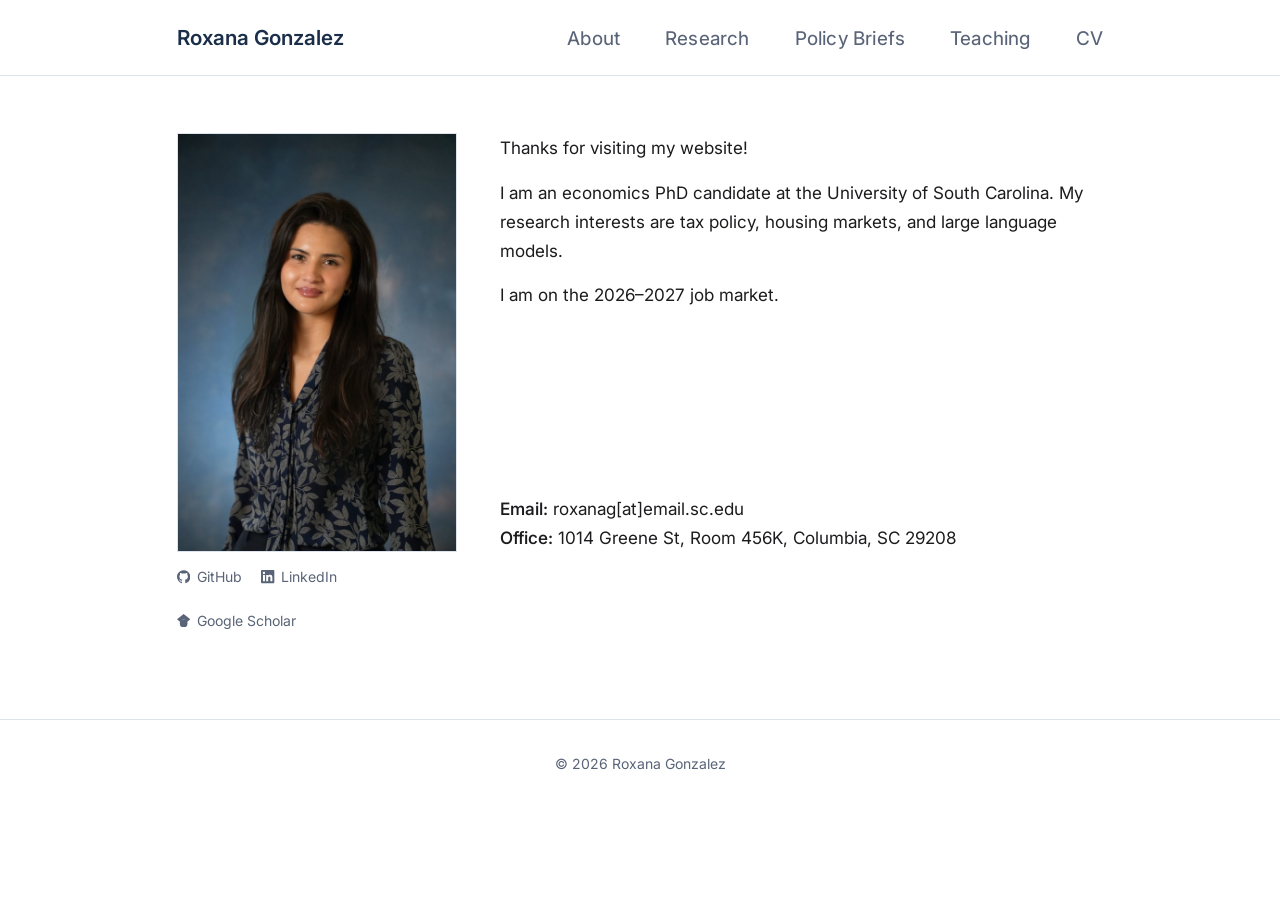
==== commit 88c92630: "Rename Policy Writing page to Policy Briefs Co-Authored-By: Claude Opus 5.5 <noreply@anthropic.com>" ====
--- a/index.html
+++ b/index.html
@@ -42,7 +42,7 @@
     <ul class="nav-links">
       <li><a href="about.html">About</a></li>
       <li><a href="research.html">Research</a></li>
-      <li><a href="policy.html">Policy Writing</a></li>
+      <li><a href="policy.html">Policy Briefs</a></li>
       <li><a href="teaching.html">Teaching</a></li>
       <li><a href="files/cv.pdf">CV</a></li>
     </ul>
